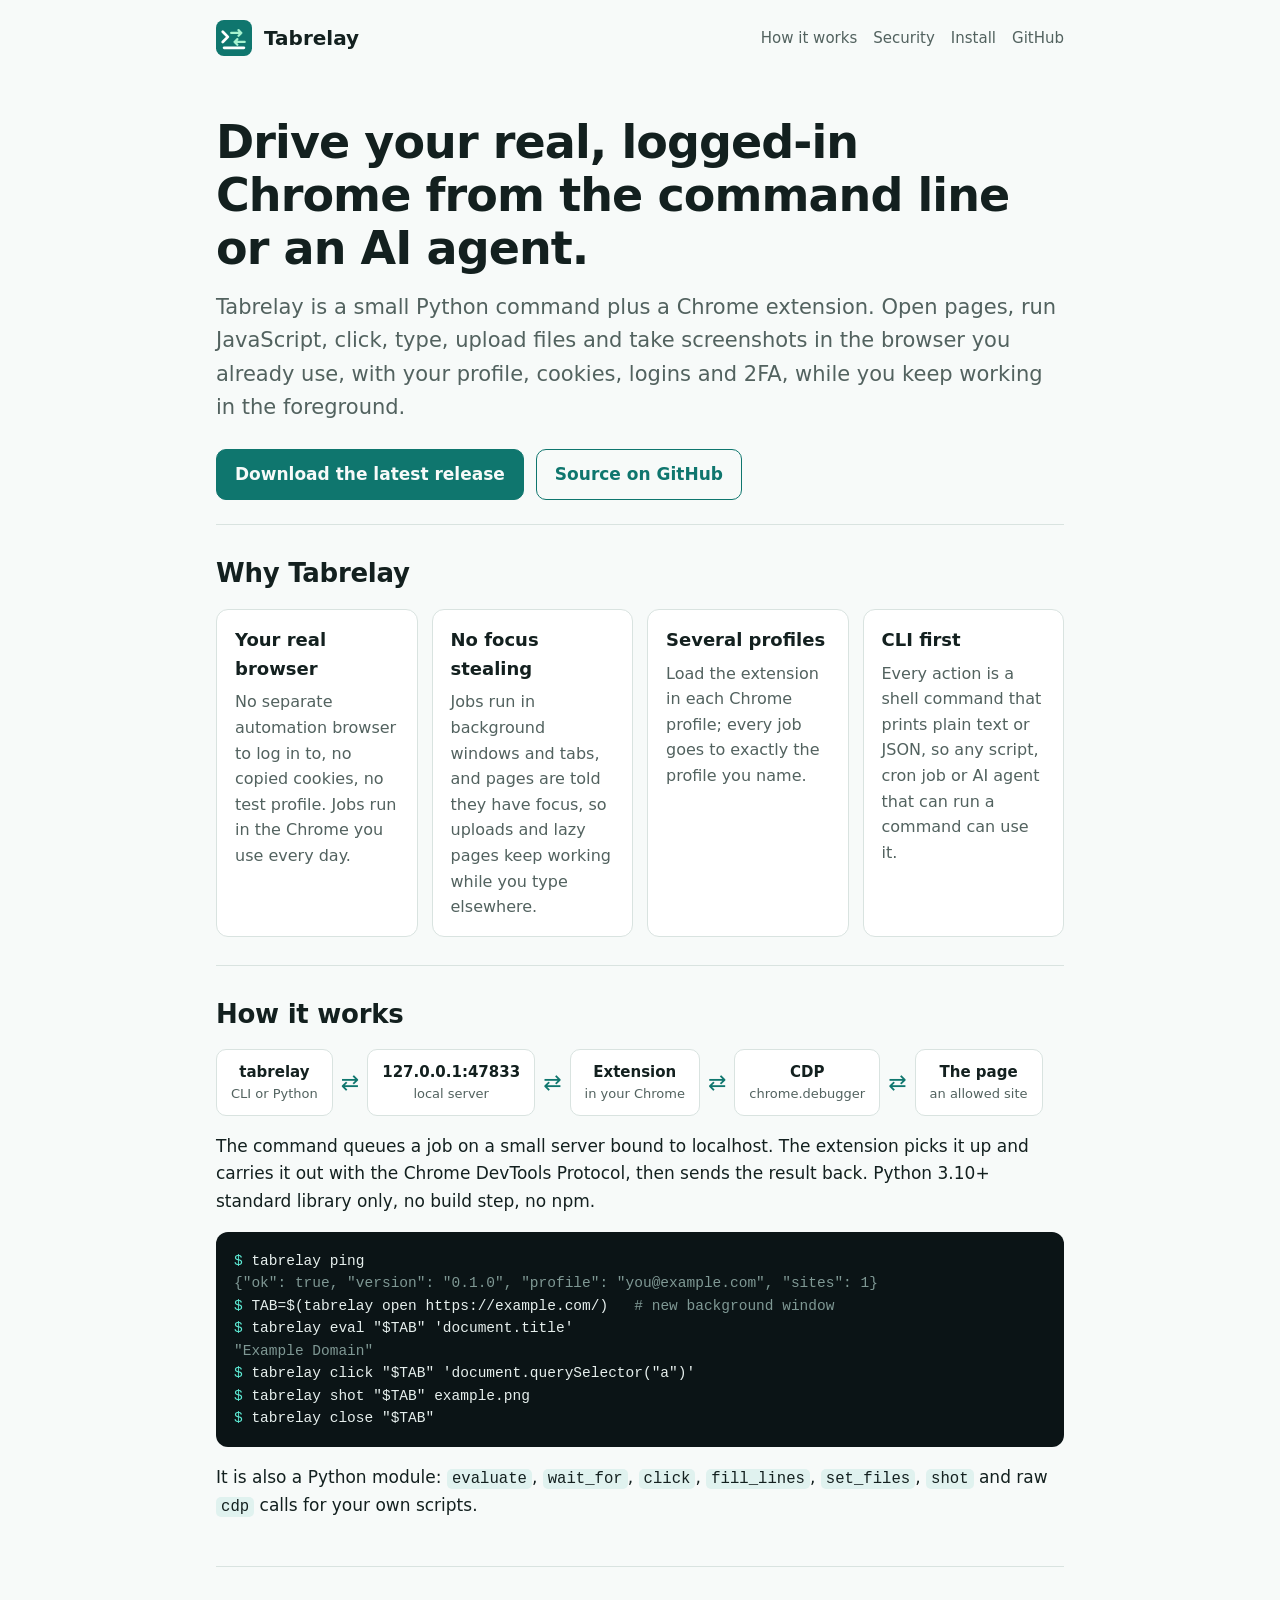
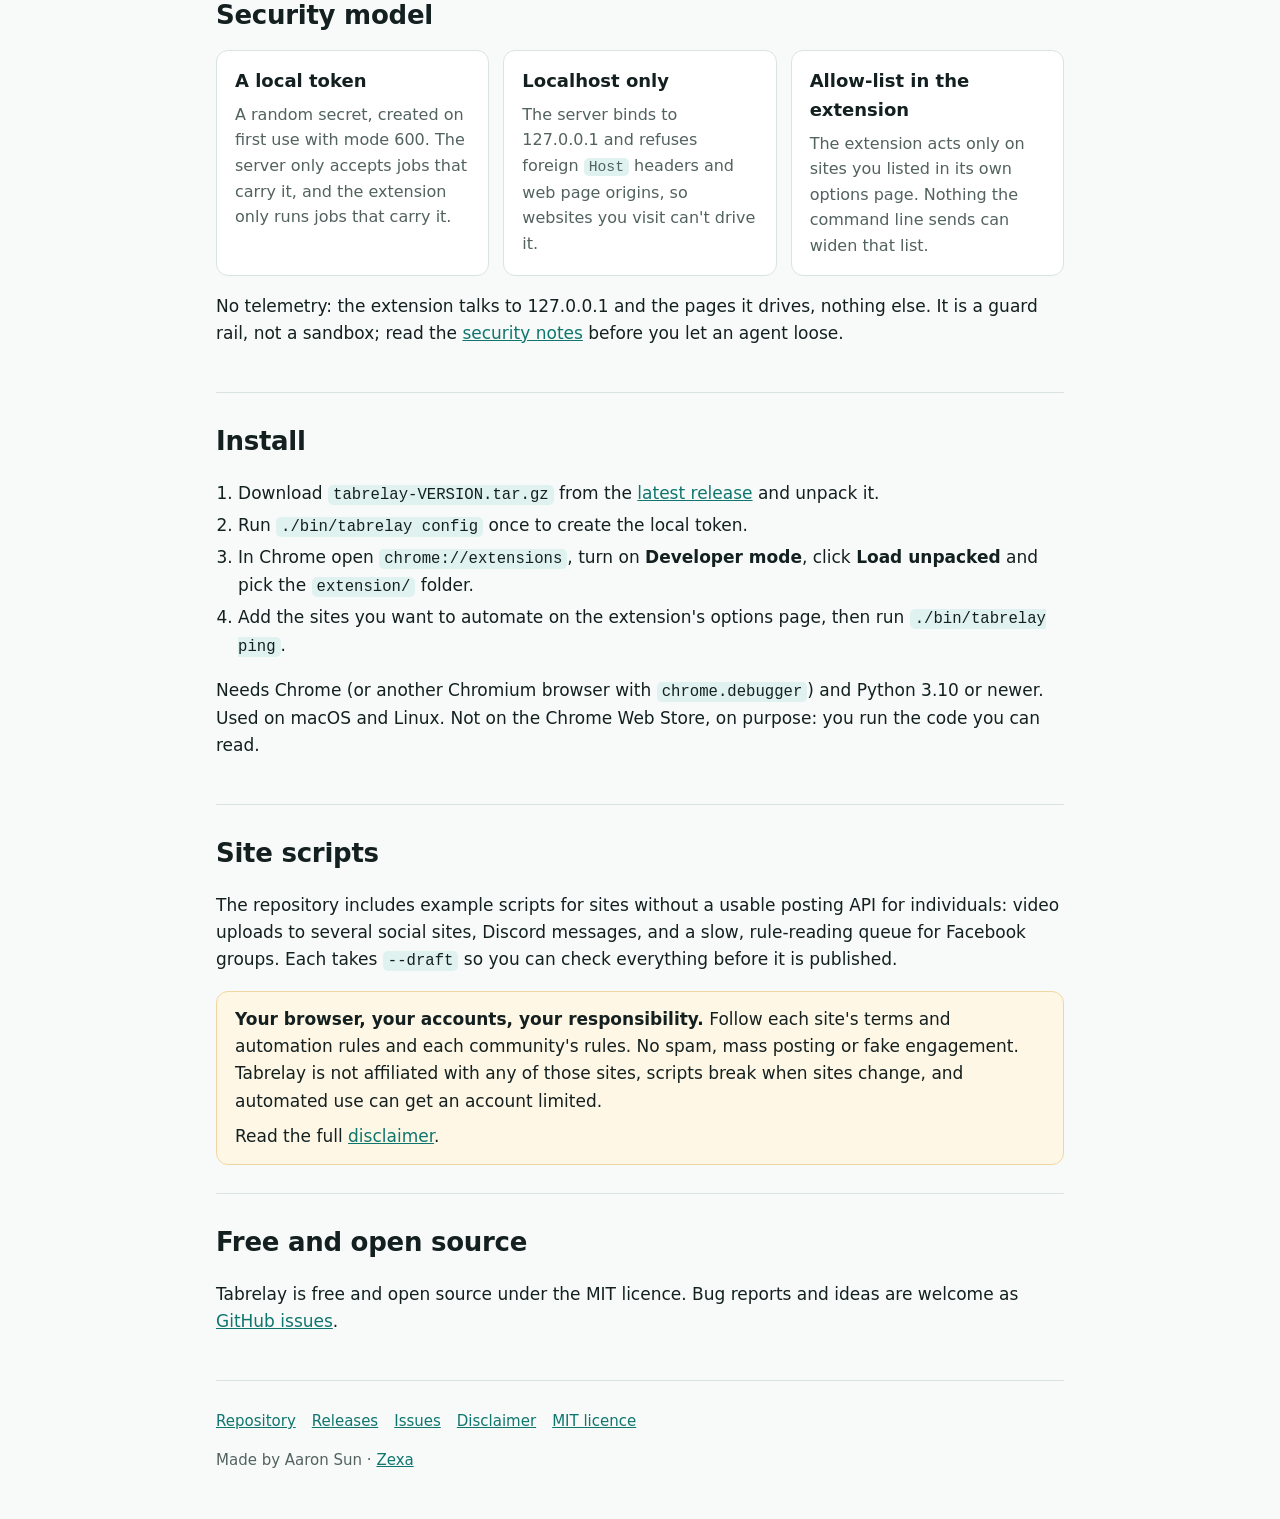
==== site/public/index.html @ 1613a3a4 "Landing page for tabrelay.zexa.se (static, Cloudflare Workers assets)" ====
<!doctype html>
<html lang="en">
<head>
<meta charset="utf-8">
<meta name="viewport" content="width=device-width, initial-scale=1">
<title>Tabrelay: drive your logged-in Chrome from the CLI or an AI agent</title>
<meta name="description" content="Tabrelay lets scripts and AI agents drive your real, logged-in Chrome from the command line, without stealing focus. Free and open source (MIT).">
<link rel="canonical" href="https://tabrelay.zexa.se/">
<link rel="icon" href="/icon.svg" type="image/svg+xml">
<link rel="icon" href="/favicon-32.png" type="image/png" sizes="32x32">
<link rel="apple-touch-icon" href="/apple-touch-icon.png">
<meta name="theme-color" content="#0f766e">
<meta property="og:type" content="website">
<meta property="og:site_name" content="Tabrelay">
<meta property="og:title" content="Tabrelay: drive your logged-in Chrome from the CLI or an AI agent">
<meta property="og:description" content="A Python command plus a Chrome extension: open pages, run JavaScript, click, type and upload in the browser you already use, without stealing focus.">
<meta property="og:url" content="https://tabrelay.zexa.se/">
<meta property="og:image" content="https://tabrelay.zexa.se/og.png">
<meta property="og:image:width" content="1200">
<meta property="og:image:height" content="630">
<meta property="og:image:alt" content="Tabrelay: drive your real, logged-in Chrome from the command line or an AI agent">
<meta name="twitter:card" content="summary_large_image">
<script type="application/ld+json">
{
  "@context": "https://schema.org",
  "@type": "SoftwareApplication",
  "name": "Tabrelay",
  "url": "https://tabrelay.zexa.se/",
  "image": "https://tabrelay.zexa.se/og.png",
  "description": "A Python command-line tool and local server plus a Chrome extension that let scripts and AI agents drive your real, logged-in Chrome through the DevTools Protocol, without stealing focus.",
  "applicationCategory": "DeveloperApplication",
  "operatingSystem": "macOS, Linux",
  "softwareRequirements": "Google Chrome or Chromium, Python 3.10+",
  "keywords": "browser automation, Chrome extension, CLI, AI agent, Chrome DevTools Protocol, chrome.debugger, logged-in browser, no focus stealing",
  "license": "https://opensource.org/licenses/MIT",
  "isAccessibleForFree": true,
  "offers": {"@type": "Offer", "price": "0", "priceCurrency": "USD"},
  "author": {"@type": "Person", "name": "Aaron Sun"},
  "publisher": {"@type": "Organization", "name": "Zexa", "url": "https://zexa.se"},
  "downloadUrl": "https://github.com/aaronsuns/tabrelay/releases/latest",
  "codeRepository": "https://github.com/aaronsuns/tabrelay"
}
</script>
<style>
:root {
  color-scheme: light dark;
  --bg: #f7faf9;
  --surface: #ffffff;
  --text: #13201f;
  --muted: #52625f;
  --border: #d9e3e0;
  --accent: #0f766e;
  --accent-soft: #e0f2ef;
  --term-bg: #0b1416;
  --term-text: #e6efed;
  --term-dim: #7f9894;
  --term-prompt: #5eead4;
  --warn-bg: #fff7e6;
  --warn-border: #f0d7a1;
}
@media (prefers-color-scheme: dark) {
  :root {
    --bg: #0b1214;
    --surface: #111b1e;
    --text: #e6efed;
    --muted: #9db0ac;
    --border: #23353a;
    --accent: #5eead4;
    --accent-soft: #12302d;
    --term-bg: #061012;
    --warn-bg: #2a2214;
    --warn-border: #5a4722;
  }
}
* { box-sizing: border-box; }
html { -webkit-text-size-adjust: 100%; }
body {
  margin: 0;
  background: var(--bg);
  color: var(--text);
  font: 17px/1.6 system-ui, -apple-system, "Segoe UI", Roboto, sans-serif;
}
a { color: var(--accent); }
.wrap { max-width: 880px; margin: 0 auto; padding: 0 16px; }
header.top { display: flex; align-items: center; gap: 12px; padding: 20px 0; }
header.top img { width: 36px; height: 36px; }
header.top .name { font-weight: 700; font-size: 20px; }
header.top nav { margin-left: auto; display: flex; gap: 16px; font-size: 15px; }
header.top nav a { color: var(--muted); text-decoration: none; }
header.top nav a:hover { color: var(--accent); }
.hero { padding: 40px 0 24px; }
h1 { font-size: clamp(30px, 6vw, 46px); line-height: 1.15; margin: 0 0 16px; letter-spacing: -0.02em; }
.lead { font-size: clamp(18px, 2.6vw, 21px); color: var(--muted); margin: 0 0 24px; max-width: 46em; }
.cta { display: flex; flex-wrap: wrap; gap: 12px; }
.btn {
  display: inline-block; padding: 11px 18px; border-radius: 10px; font-weight: 600;
  text-decoration: none; border: 1px solid var(--accent);
}
.btn.primary { background: var(--accent); color: var(--bg); }
.btn.ghost { color: var(--accent); }
section { padding: 28px 0; border-top: 1px solid var(--border); }
h2 { font-size: 26px; margin: 0 0 14px; letter-spacing: -0.01em; }
h3 { font-size: 18px; margin: 0 0 6px; }
.grid { display: grid; grid-template-columns: repeat(auto-fit, minmax(200px, 1fr)); gap: 14px; }
.card { background: var(--surface); border: 1px solid var(--border); border-radius: 12px; padding: 16px 18px; }
.card p { margin: 0; color: var(--muted); font-size: 16px; }
pre, code { font-family: ui-monospace, Menlo, Consolas, monospace; }
code { font-size: 0.92em; background: var(--accent-soft); padding: 1px 5px; border-radius: 5px; }
pre {
  margin: 0; background: var(--term-bg); color: var(--term-text); border-radius: 12px;
  padding: 18px; overflow-x: auto; font-size: 14.5px; line-height: 1.55;
}
pre code { background: none; padding: 0; font-size: inherit; }
.p { color: var(--term-prompt); user-select: none; }
.c { color: var(--term-dim); }
.flow {
  display: flex; flex-wrap: wrap; align-items: center; gap: 8px; margin: 6px 0 14px;
}
.flow .node {
  background: var(--surface); border: 1px solid var(--border); border-radius: 10px;
  padding: 10px 14px; text-align: center; font-weight: 600; font-size: 15px;
}
.flow .node small { display: block; font-weight: 400; color: var(--muted); font-size: 13px; }
.flow .arrow { color: var(--accent); font-size: 22px; line-height: 1; }
@media (max-width: 620px) {
  .flow { flex-direction: column; align-items: stretch; }
  .flow .arrow { text-align: center; transform: rotate(90deg); }
  header.top nav { display: none; }
}
ol, ul { padding-left: 1.3em; }
li { margin: 4px 0; }
.note { background: var(--warn-bg); border: 1px solid var(--warn-border); border-radius: 12px; padding: 14px 18px; }
.note p { margin: 0 0 8px; }
.note p:last-child { margin: 0; }
footer { border-top: 1px solid var(--border); padding: 28px 0 40px; color: var(--muted); font-size: 15px; }
footer .links { display: flex; flex-wrap: wrap; gap: 16px; margin-bottom: 10px; }
</style>
</head>
<body>
<div class="wrap">
  <header class="top">
    <img src="icon.svg" alt="" width="36" height="36">
    <span class="name">Tabrelay</span>
    <nav aria-label="Sections">
      <a href="#how">How it works</a>
      <a href="#security">Security</a>
      <a href="#install">Install</a>
      <a href="https://github.com/aaronsuns/tabrelay">GitHub</a>
    </nav>
  </header>

  <main>
    <div class="hero">
      <h1>Drive your real, logged-in Chrome from the command line or an AI agent.</h1>
      <p class="lead">Tabrelay is a small Python command plus a Chrome extension. Open pages, run JavaScript,
        click, type, upload files and take screenshots in the browser you already use, with your profile,
        cookies, logins and 2FA, while you keep working in the foreground.</p>
      <div class="cta">
        <a class="btn primary" href="https://github.com/aaronsuns/tabrelay/releases/latest">Download the latest release</a>
        <a class="btn ghost" href="https://github.com/aaronsuns/tabrelay">Source on GitHub</a>
      </div>
    </div>

    <section aria-labelledby="why">
      <h2 id="why">Why Tabrelay</h2>
      <div class="grid">
        <div class="card"><h3>Your real browser</h3><p>No separate automation browser to log in to, no copied cookies, no test profile. Jobs run in the Chrome you use every day.</p></div>
        <div class="card"><h3>No focus stealing</h3><p>Jobs run in background windows and tabs, and pages are told they have focus, so uploads and lazy pages keep working while you type elsewhere.</p></div>
        <div class="card"><h3>Several profiles</h3><p>Load the extension in each Chrome profile; every job goes to exactly the profile you name.</p></div>
        <div class="card"><h3>CLI first</h3><p>Every action is a shell command that prints plain text or JSON, so any script, cron job or AI agent that can run a command can use it.</p></div>
      </div>
    </section>

    <section id="how" aria-labelledby="how-h">
      <h2 id="how-h">How it works</h2>
      <div class="flow" role="img" aria-label="The tabrelay command talks to a local server on localhost, the Chrome extension picks up jobs from it and runs them on the page through the Chrome DevTools Protocol">
        <div class="node">tabrelay<small>CLI or Python</small></div>
        <span class="arrow" aria-hidden="true">⇄</span>
        <div class="node">127.0.0.1:47833<small>local server</small></div>
        <span class="arrow" aria-hidden="true">⇄</span>
        <div class="node">Extension<small>in your Chrome</small></div>
        <span class="arrow" aria-hidden="true">⇄</span>
        <div class="node">CDP<small>chrome.debugger</small></div>
        <span class="arrow" aria-hidden="true">⇄</span>
        <div class="node">The page<small>an allowed site</small></div>
      </div>
      <p>The command queues a job on a small server bound to localhost. The extension picks it up and carries it
        out with the Chrome DevTools Protocol, then sends the result back. Python 3.10+ standard library only,
        no build step, no npm.</p>
      <pre><code><span class="p">$ </span>tabrelay ping
<span class="c">{"ok": true, "version": "0.1.0", "profile": "you@example.com", "sites": 1}</span>
<span class="p">$ </span>TAB=$(tabrelay open https://example.com/)   <span class="c"># new background window</span>
<span class="p">$ </span>tabrelay eval "$TAB" 'document.title'
<span class="c">"Example Domain"</span>
<span class="p">$ </span>tabrelay click "$TAB" 'document.querySelector("a")'
<span class="p">$ </span>tabrelay shot "$TAB" example.png
<span class="p">$ </span>tabrelay close "$TAB"</code></pre>
      <p>It is also a Python module: <code>evaluate</code>, <code>wait_for</code>, <code>click</code>,
        <code>fill_lines</code>, <code>set_files</code>, <code>shot</code> and raw <code>cdp</code> calls for
        your own scripts.</p>
    </section>

    <section id="security" aria-labelledby="security-h">
      <h2 id="security-h">Security model</h2>
      <div class="grid">
        <div class="card"><h3>A local token</h3><p>A random secret, created on first use with mode 600. The server only accepts jobs that carry it, and the extension only runs jobs that carry it.</p></div>
        <div class="card"><h3>Localhost only</h3><p>The server binds to 127.0.0.1 and refuses foreign <code>Host</code> headers and web page origins, so websites you visit can't drive it.</p></div>
        <div class="card"><h3>Allow-list in the extension</h3><p>The extension acts only on sites you listed in its own options page. Nothing the command line sends can widen that list.</p></div>
      </div>
      <p>No telemetry: the extension talks to 127.0.0.1 and the pages it drives, nothing else. It is a guard
        rail, not a sandbox; read the <a href="https://github.com/aaronsuns/tabrelay#security">security notes</a>
        before you let an agent loose.</p>
    </section>

    <section id="install" aria-labelledby="install-h">
      <h2 id="install-h">Install</h2>
      <ol>
        <li>Download <code>tabrelay-VERSION.tar.gz</code> from the
          <a href="https://github.com/aaronsuns/tabrelay/releases/latest">latest release</a> and unpack it.</li>
        <li>Run <code>./bin/tabrelay config</code> once to create the local token.</li>
        <li>In Chrome open <code>chrome://extensions</code>, turn on <strong>Developer mode</strong>, click
          <strong>Load unpacked</strong> and pick the <code>extension/</code> folder.</li>
        <li>Add the sites you want to automate on the extension's options page, then run
          <code>./bin/tabrelay ping</code>.</li>
      </ol>
      <p>Needs Chrome (or another Chromium browser with <code>chrome.debugger</code>) and Python 3.10 or newer.
        Used on macOS and Linux. Not on the Chrome Web Store, on purpose: you run the code you can read.</p>
    </section>

    <section aria-labelledby="sites-h">
      <h2 id="sites-h">Site scripts</h2>
      <p>The repository includes example scripts for sites without a usable posting API for individuals:
        video uploads to several social sites, Discord messages, and a slow, rule-reading queue for Facebook
        groups. Each takes <code>--draft</code> so you can check everything before it is published.</p>
      <div class="note">
        <p><strong>Your browser, your accounts, your responsibility.</strong> Follow each site's terms and automation
          rules and each community's rules. No spam, mass posting or fake engagement. Tabrelay is not affiliated
          with any of those sites, scripts break when sites change, and automated use can get an account limited.</p>
        <p>Read the full <a href="https://github.com/aaronsuns/tabrelay/blob/main/DISCLAIMER.md">disclaimer</a>.</p>
      </div>
    </section>

    <section aria-labelledby="oss-h">
      <h2 id="oss-h">Free and open source</h2>
      <p>Tabrelay is free and open source under the MIT licence. Bug reports and ideas are welcome as
        <a href="https://github.com/aaronsuns/tabrelay/issues">GitHub issues</a>.</p>
    </section>
  </main>

  <footer>
    <div class="links">
      <a href="https://github.com/aaronsuns/tabrelay">Repository</a>
      <a href="https://github.com/aaronsuns/tabrelay/releases">Releases</a>
      <a href="https://github.com/aaronsuns/tabrelay/issues">Issues</a>
      <a href="https://github.com/aaronsuns/tabrelay/blob/main/DISCLAIMER.md">Disclaimer</a>
      <a href="https://github.com/aaronsuns/tabrelay/blob/main/LICENSE">MIT licence</a>
    </div>
    <p>Made by Aaron Sun · <a href="https://zexa.se">Zexa</a></p>
  </footer>
</div>
</body>
</html>
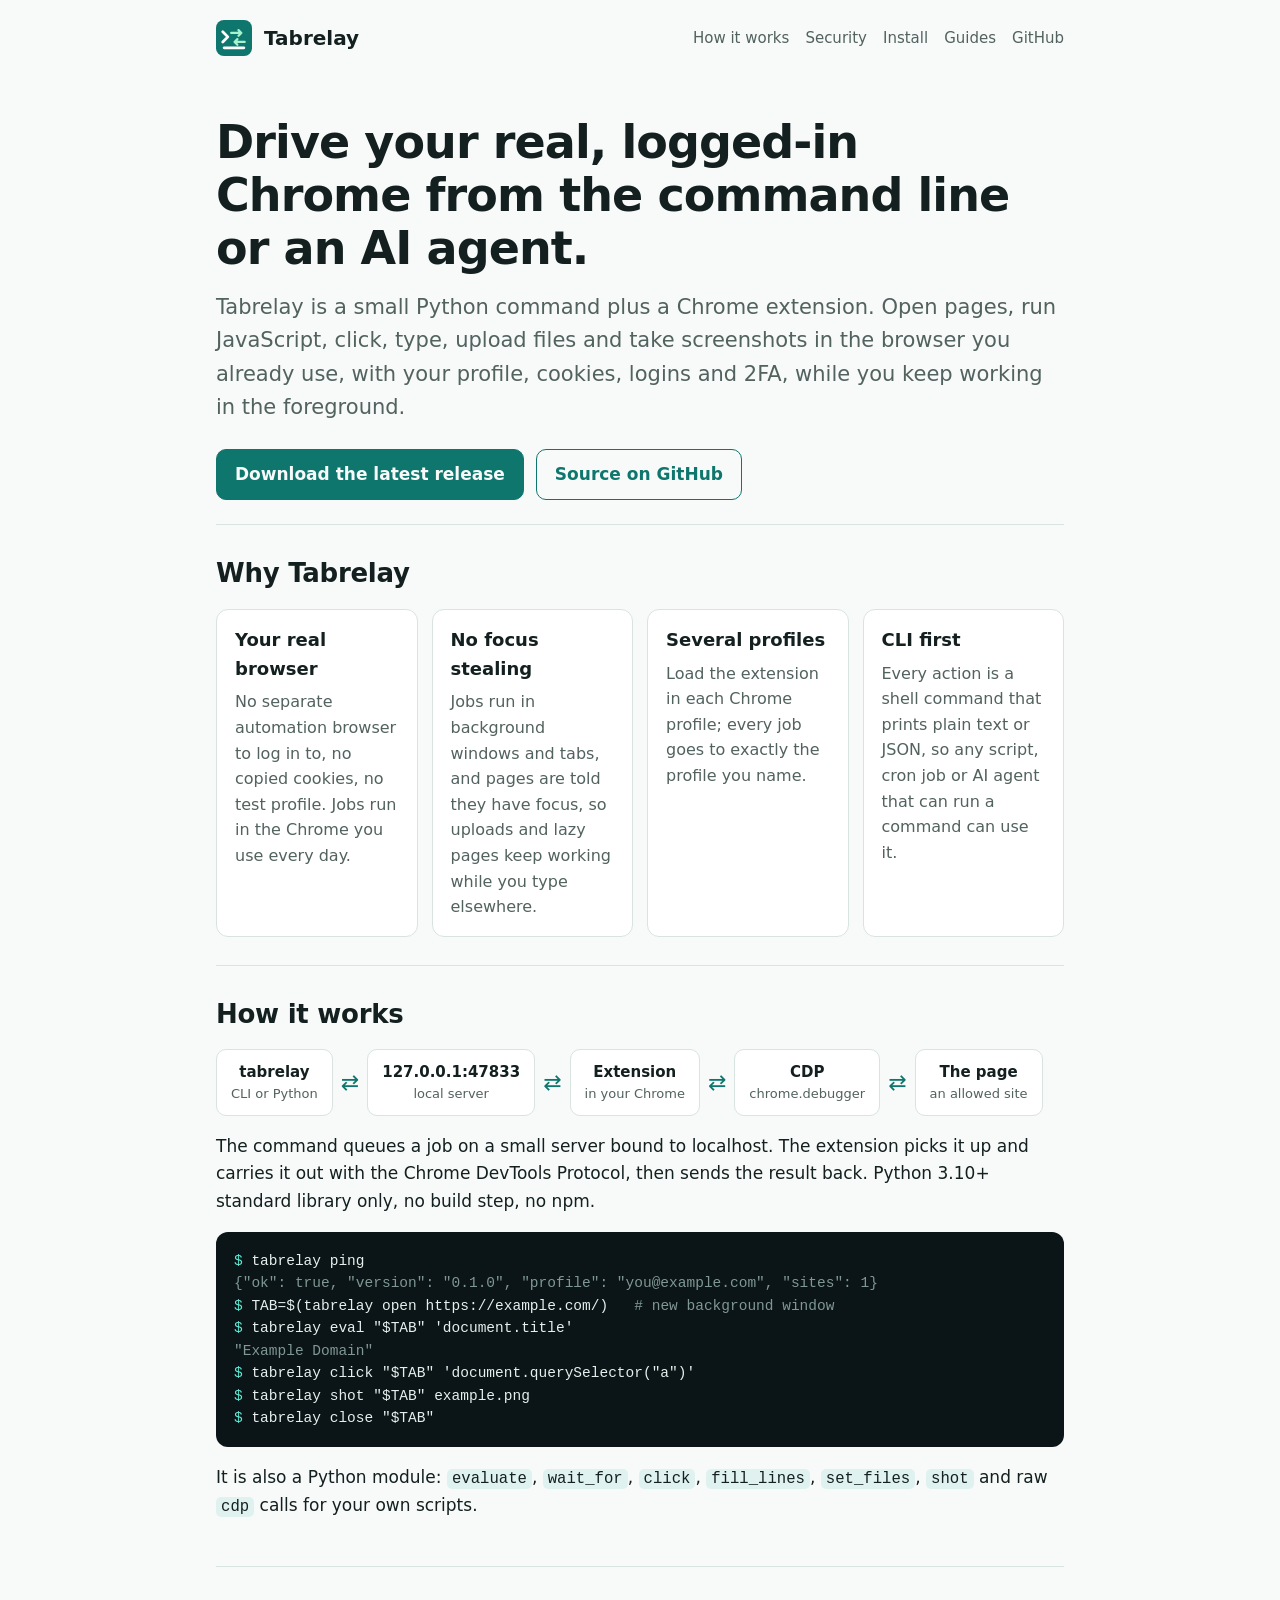
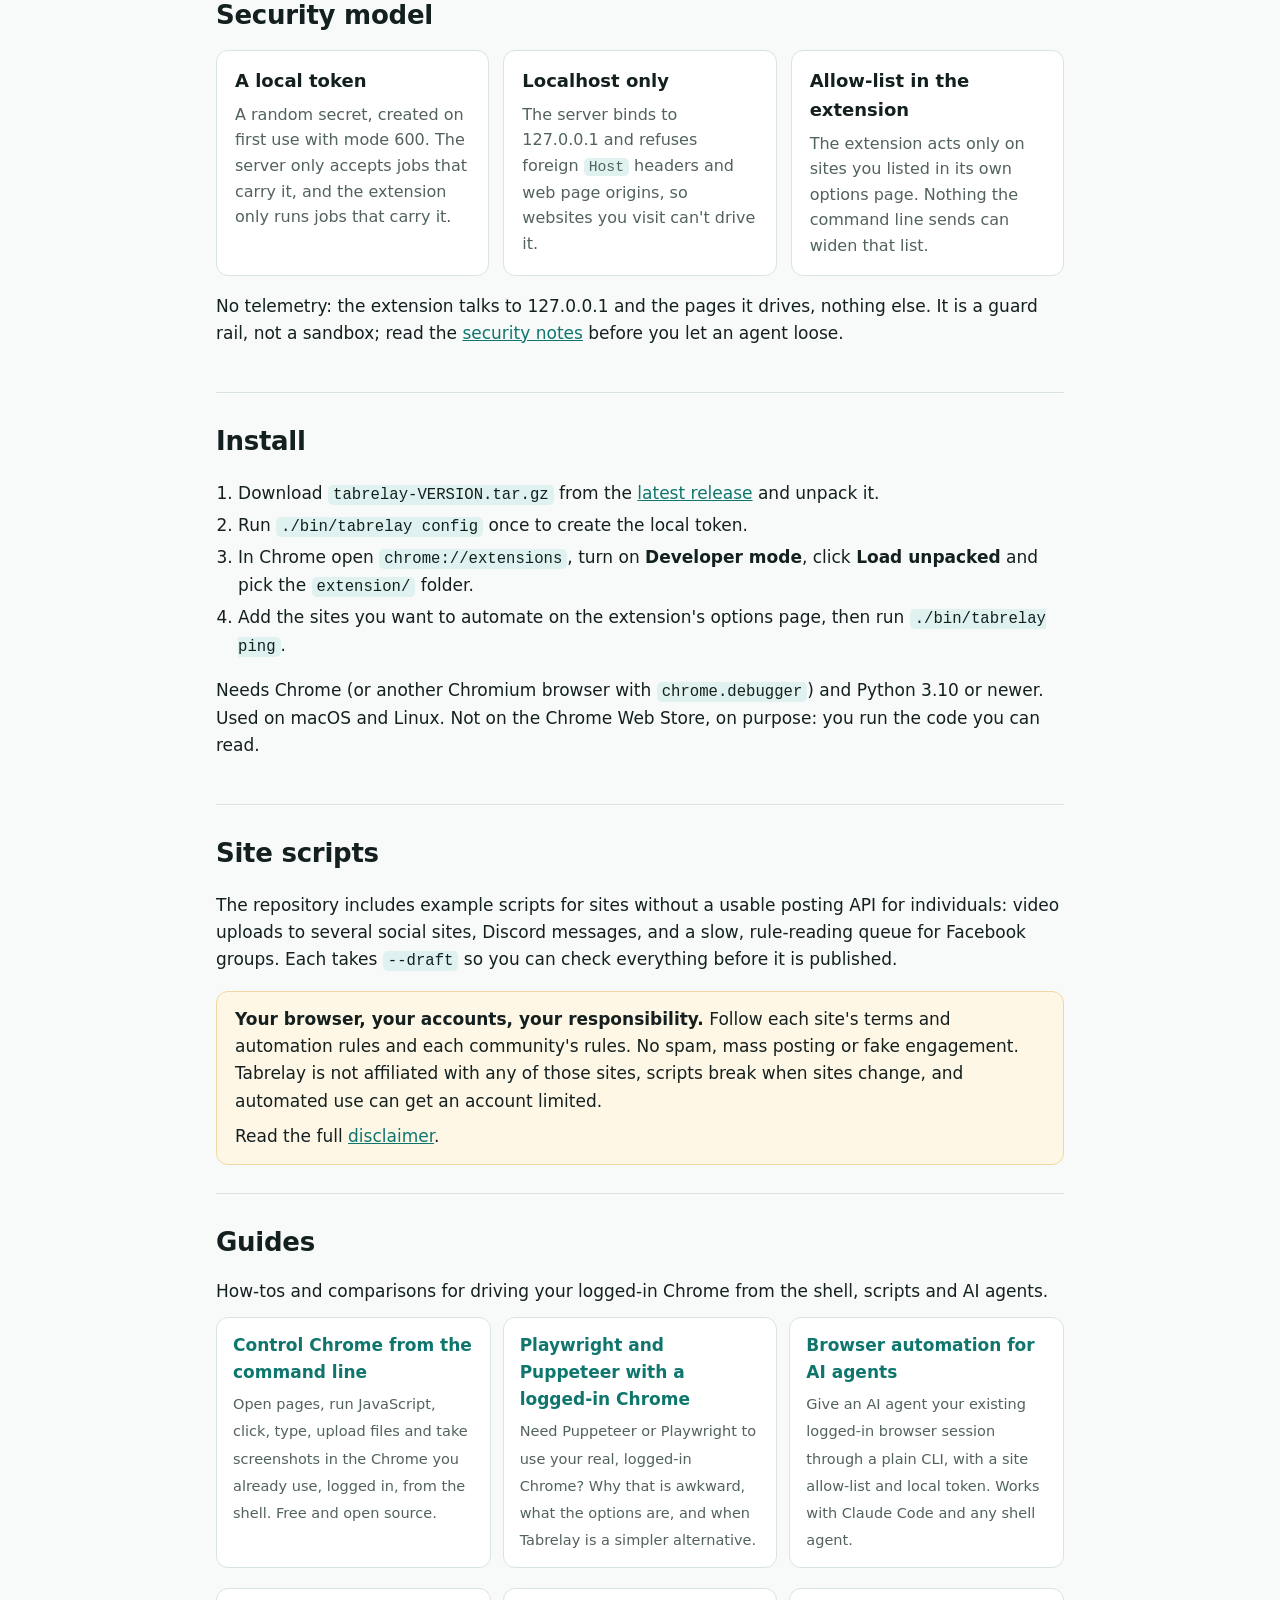
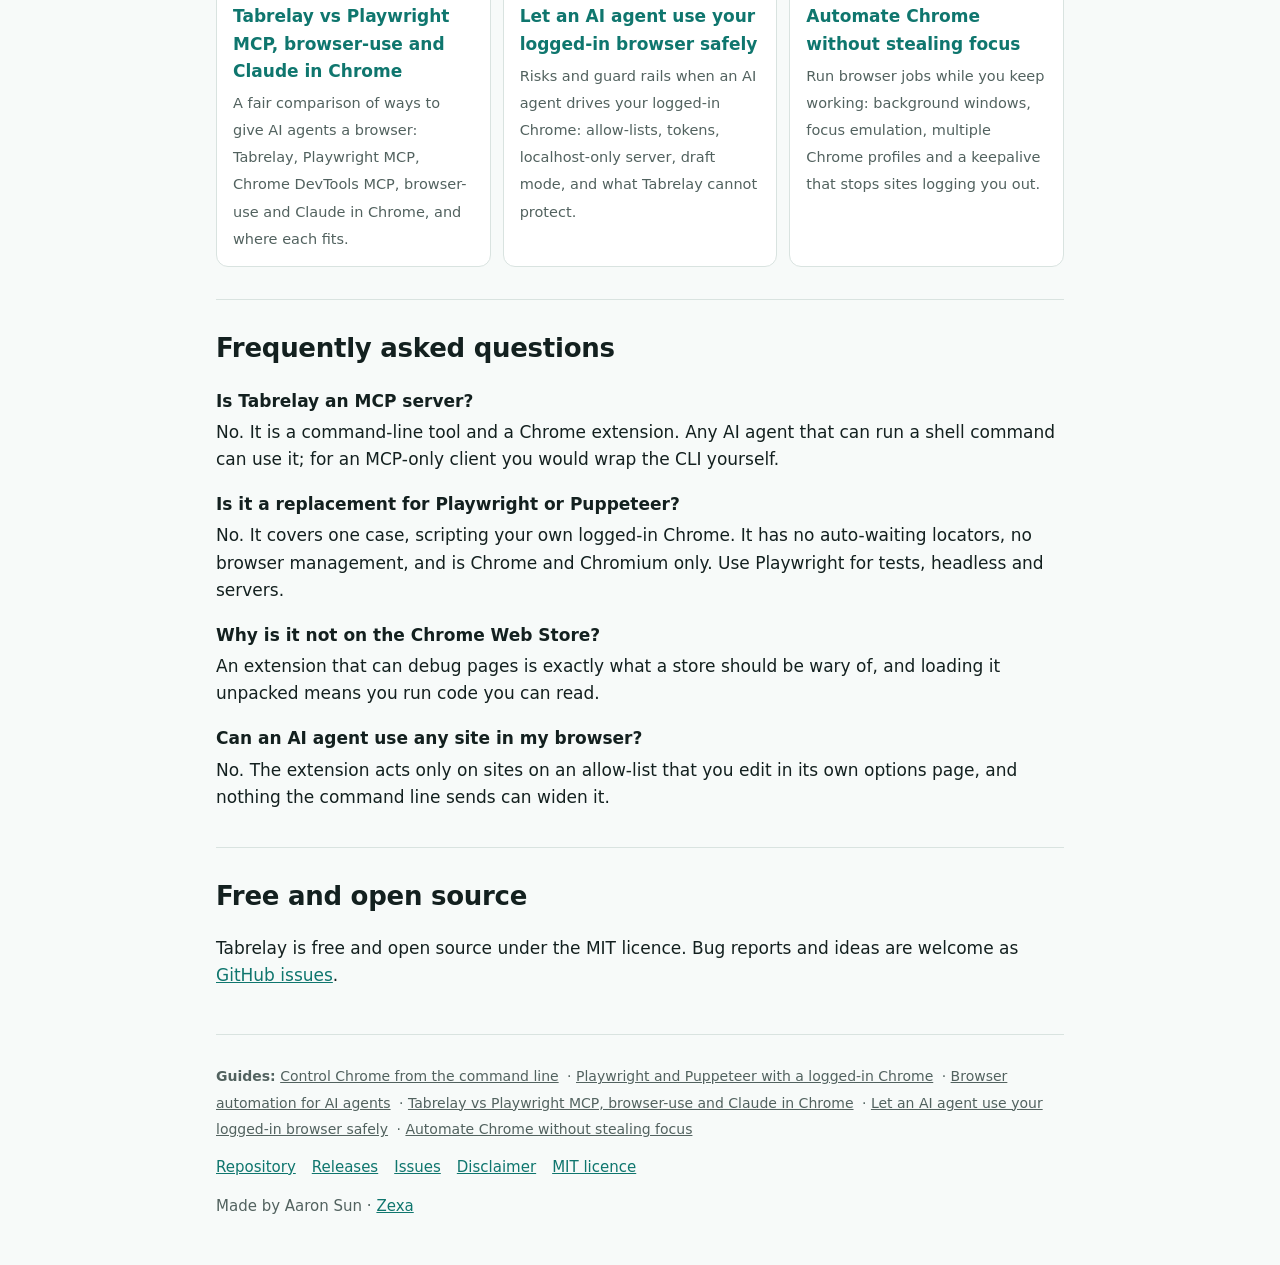
==== commit df1920b0: "SEO: guide pages, home page guides and FAQ, keyword-rich README, sitemap" ====
--- a/site/public/index.html
+++ b/site/public/index.html
@@ -3,8 +3,8 @@
 <head>
 <meta charset="utf-8">
 <meta name="viewport" content="width=device-width, initial-scale=1">
-<title>Tabrelay: drive your logged-in Chrome from the CLI or an AI agent</title>
-<meta name="description" content="Tabrelay lets scripts and AI agents drive your real, logged-in Chrome from the command line, without stealing focus. Free and open source (MIT).">
+<title>Tabrelay: control your logged-in Chrome from the CLI or an AI agent</title>
+<meta name="description" content="Tabrelay lets scripts and AI agents drive your real, logged-in Chrome from the command line, without stealing focus. Works with any shell-capable agent.">
 <link rel="canonical" href="https://tabrelay.zexa.se/">
 <link rel="icon" href="/icon.svg" type="image/svg+xml">
 <link rel="icon" href="/favicon-32.png" type="image/png" sizes="32x32">
@@ -12,8 +12,8 @@
 <meta name="theme-color" content="#0f766e">
 <meta property="og:type" content="website">
 <meta property="og:site_name" content="Tabrelay">
-<meta property="og:title" content="Tabrelay: drive your logged-in Chrome from the CLI or an AI agent">
-<meta property="og:description" content="A Python command plus a Chrome extension: open pages, run JavaScript, click, type and upload in the browser you already use, without stealing focus.">
+<meta property="og:title" content="Tabrelay: control your logged-in Chrome from the CLI or an AI agent">
+<meta property="og:description" content="Drive your real, logged-in Chrome from the command line or an AI agent, without stealing focus. Free and open source (MIT).">
 <meta property="og:url" content="https://tabrelay.zexa.se/">
 <meta property="og:image" content="https://tabrelay.zexa.se/og.png">
 <meta property="og:image:width" content="1200">
@@ -41,6 +41,46 @@
   "codeRepository": "https://github.com/aaronsuns/tabrelay"
 }
 </script>
+<script type="application/ld+json">
+{
+ "@context": "https://schema.org",
+ "@type": "FAQPage",
+ "mainEntity": [
+  {
+   "@type": "Question",
+   "name": "Is Tabrelay an MCP server?",
+   "acceptedAnswer": {
+    "@type": "Answer",
+    "text": "No. It is a command-line tool and a Chrome extension. Any AI agent that can run a shell command can use it; for an MCP-only client you would wrap the CLI yourself."
+   }
+  },
+  {
+   "@type": "Question",
+   "name": "Is it a replacement for Playwright or Puppeteer?",
+   "acceptedAnswer": {
+    "@type": "Answer",
+    "text": "No. It covers one case, scripting your own logged-in Chrome. It has no auto-waiting locators, no browser management, and is Chrome and Chromium only. Use Playwright for tests, headless and servers."
+   }
+  },
+  {
+   "@type": "Question",
+   "name": "Why is it not on the Chrome Web Store?",
+   "acceptedAnswer": {
+    "@type": "Answer",
+    "text": "An extension that can debug pages is exactly what a store should be wary of, and loading it unpacked means you run code you can read."
+   }
+  },
+  {
+   "@type": "Question",
+   "name": "Can an AI agent use any site in my browser?",
+   "acceptedAnswer": {
+    "@type": "Answer",
+    "text": "No. The extension acts only on sites on an allow-list that you edit in its own options page, and nothing the command line sends can widen it."
+   }
+  }
+ ]
+}
+</script>
 <style>
 :root {
   color-scheme: light dark;
@@ -134,6 +174,17 @@
 .note p:last-child { margin: 0; }
 footer { border-top: 1px solid var(--border); padding: 28px 0 40px; color: var(--muted); font-size: 15px; }
 footer .links { display: flex; flex-wrap: wrap; gap: 16px; margin-bottom: 10px; }
+
+.guides h3 { margin: 18px 0 4px; font-size: 17px; }
+.guides p { margin: 0 0 8px; }
+.guide-list { list-style: none; padding: 0; margin: 0; display: grid; gap: 12px; grid-template-columns: repeat(auto-fit, minmax(260px, 1fr)); }
+.guide-list a { display: block; height: 100%; padding: 14px 16px; border: 1px solid var(--border); border-radius: 12px; background: var(--surface); color: inherit; text-decoration: none; }
+.guide-list a:hover { border-color: var(--accent); }
+.guide-list b { display: block; margin-bottom: 4px; color: var(--accent); }
+.guide-list span { color: var(--muted); font-size: 14.5px; }
+
+.footguides { flex-basis: 100%; font-size: 14px; line-height: 1.9; margin: 0 0 12px; }
+.footguides a { color: inherit; margin-right: 4px; }
 </style>
 </head>
 <body>
@@ -145,6 +196,7 @@
       <a href="#how">How it works</a>
       <a href="#security">Security</a>
       <a href="#install">Install</a>
+      <a href="#guides">Guides</a>
       <a href="https://github.com/aaronsuns/tabrelay">GitHub</a>
     </nav>
   </header>
@@ -240,7 +292,36 @@
       </div>
     </section>
 
-    <section aria-labelledby="oss-h">
+    <section id="guides" class="guides">
+  <div class="">
+    <h2>Guides</h2>
+    <p class="">How-tos and comparisons for driving your logged-in Chrome from the shell, scripts and AI agents.</p>
+    <ul class="guide-list">
+      <li><a href="/control-chrome-from-command-line"><b>Control Chrome from the command line</b><span>Open pages, run JavaScript, click, type, upload files and take screenshots in the Chrome you already use, logged in, from the shell. Free and open source.</span></a></li>
+      <li><a href="/puppeteer-playwright-alternative-logged-in-chrome"><b>Playwright and Puppeteer with a logged-in Chrome</b><span>Need Puppeteer or Playwright to use your real, logged-in Chrome? Why that is awkward, what the options are, and when Tabrelay is a simpler alternative.</span></a></li>
+      <li><a href="/browser-automation-for-ai-agents"><b>Browser automation for AI agents</b><span>Give an AI agent your existing logged-in browser session through a plain CLI, with a site allow-list and local token. Works with Claude Code and any shell agent.</span></a></li>
+      <li><a href="/tabrelay-vs-playwright-mcp-browser-use-claude-in-chrome"><b>Tabrelay vs Playwright MCP, browser-use and Claude in Chrome</b><span>A fair comparison of ways to give AI agents a browser: Tabrelay, Playwright MCP, Chrome DevTools MCP, browser-use and Claude in Chrome, and where each fits.</span></a></li>
+      <li><a href="/let-ai-agent-use-logged-in-browser-safely"><b>Let an AI agent use your logged-in browser safely</b><span>Risks and guard rails when an AI agent drives your logged-in Chrome: allow-lists, tokens, localhost-only server, draft mode, and what Tabrelay cannot protect.</span></a></li>
+      <li><a href="/automate-chrome-without-stealing-focus"><b>Automate Chrome without stealing focus</b><span>Run browser jobs while you keep working: background windows, focus emulation, multiple Chrome profiles and a keepalive that stops sites logging you out.</span></a></li>
+    </ul>
+  </div>
+</section>
+
+<section id="faq" class="guides">
+  <div class="">
+    <h2>Frequently asked questions</h2>
+      <h3>Is Tabrelay an MCP server?</h3>
+      <p>No. It is a command-line tool and a Chrome extension. Any AI agent that can run a shell command can use it; for an MCP-only client you would wrap the CLI yourself.</p>
+      <h3>Is it a replacement for Playwright or Puppeteer?</h3>
+      <p>No. It covers one case, scripting your own logged-in Chrome. It has no auto-waiting locators, no browser management, and is Chrome and Chromium only. Use Playwright for tests, headless and servers.</p>
+      <h3>Why is it not on the Chrome Web Store?</h3>
+      <p>An extension that can debug pages is exactly what a store should be wary of, and loading it unpacked means you run code you can read.</p>
+      <h3>Can an AI agent use any site in my browser?</h3>
+      <p>No. The extension acts only on sites on an allow-list that you edit in its own options page, and nothing the command line sends can widen it.</p>
+  </div>
+</section>
+
+<section aria-labelledby="oss-h">
       <h2 id="oss-h">Free and open source</h2>
       <p>Tabrelay is free and open source under the MIT licence. Bug reports and ideas are welcome as
         <a href="https://github.com/aaronsuns/tabrelay/issues">GitHub issues</a>.</p>
@@ -248,7 +329,8 @@
   </main>
 
   <footer>
-    <div class="links">
+    <nav aria-label="Guides" class="footguides"><strong>Guides:</strong> <a href="/control-chrome-from-command-line">Control Chrome from the command line</a> · <a href="/puppeteer-playwright-alternative-logged-in-chrome">Playwright and Puppeteer with a logged-in Chrome</a> · <a href="/browser-automation-for-ai-agents">Browser automation for AI agents</a> · <a href="/tabrelay-vs-playwright-mcp-browser-use-claude-in-chrome">Tabrelay vs Playwright MCP, browser-use and Claude in Chrome</a> · <a href="/let-ai-agent-use-logged-in-browser-safely">Let an AI agent use your logged-in browser safely</a> · <a href="/automate-chrome-without-stealing-focus">Automate Chrome without stealing focus</a></nav>
+<div class="links">
       <a href="https://github.com/aaronsuns/tabrelay">Repository</a>
       <a href="https://github.com/aaronsuns/tabrelay/releases">Releases</a>
       <a href="https://github.com/aaronsuns/tabrelay/issues">Issues</a>
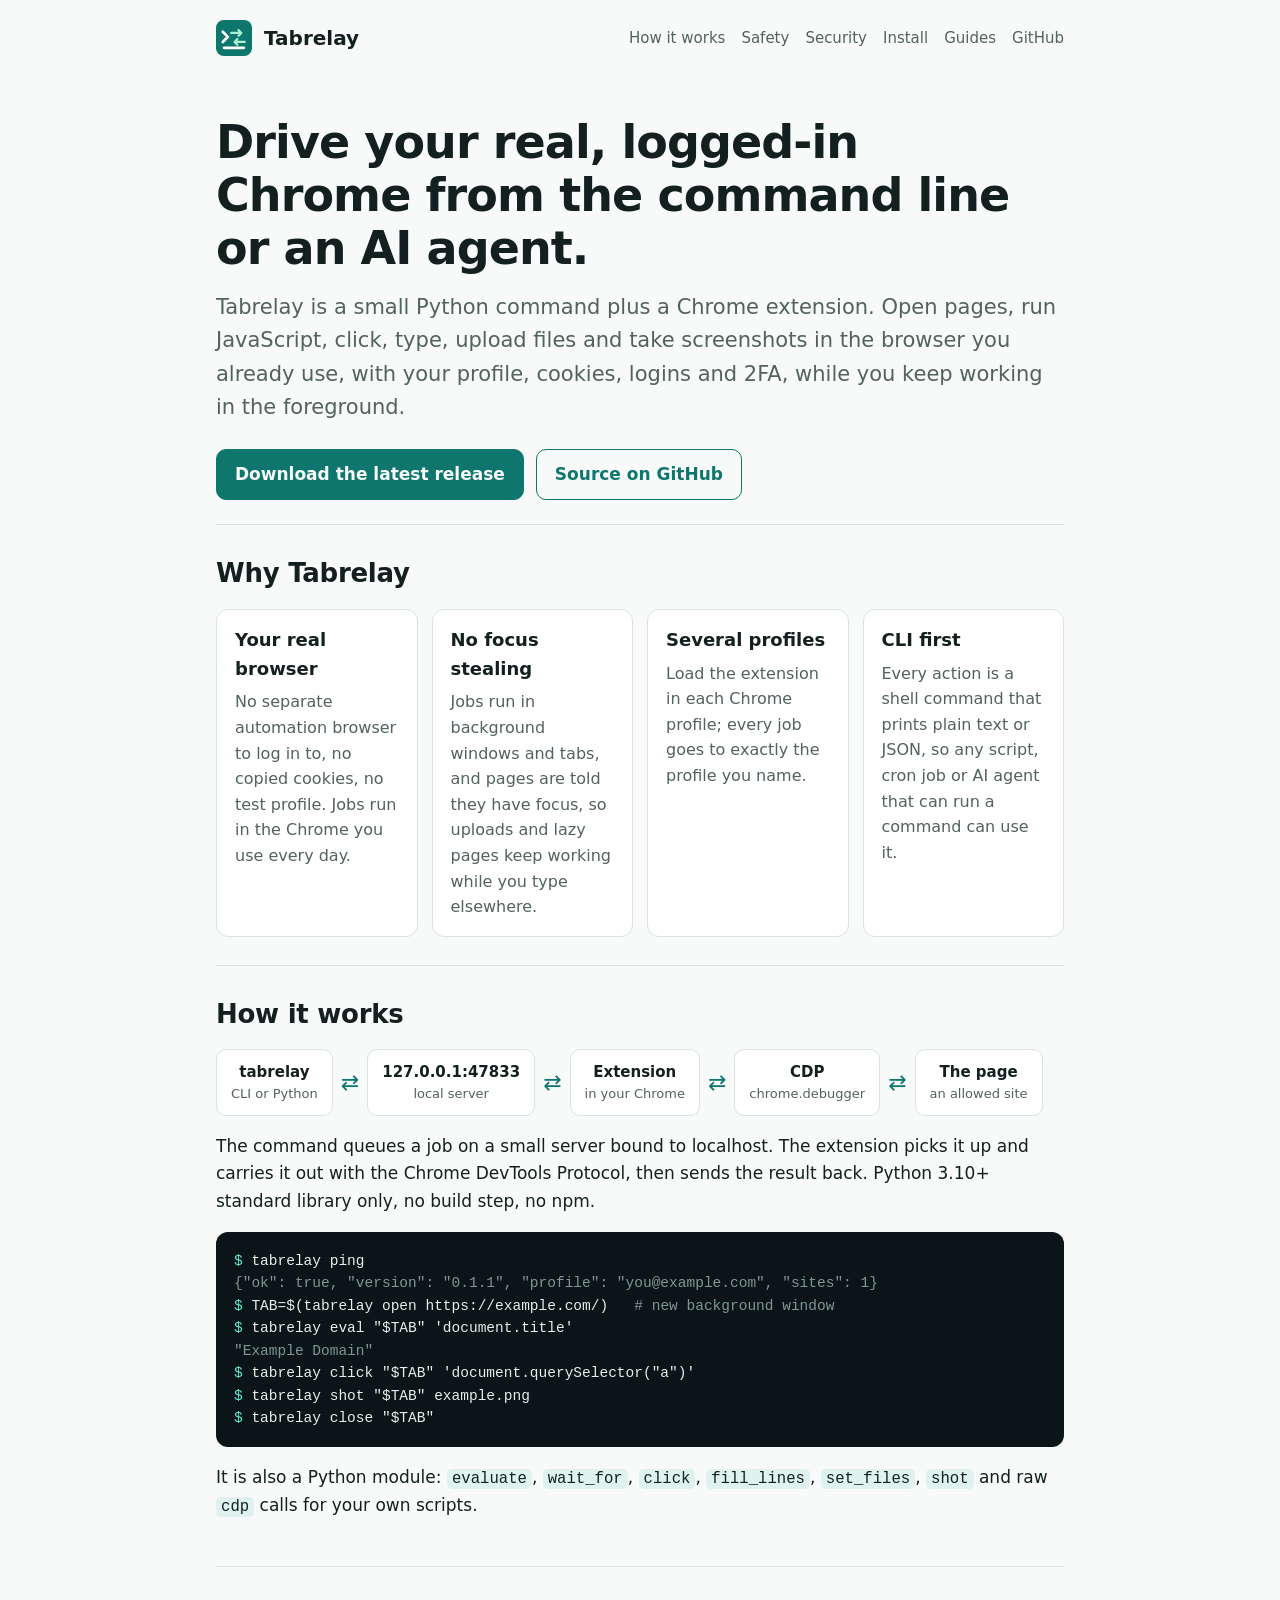
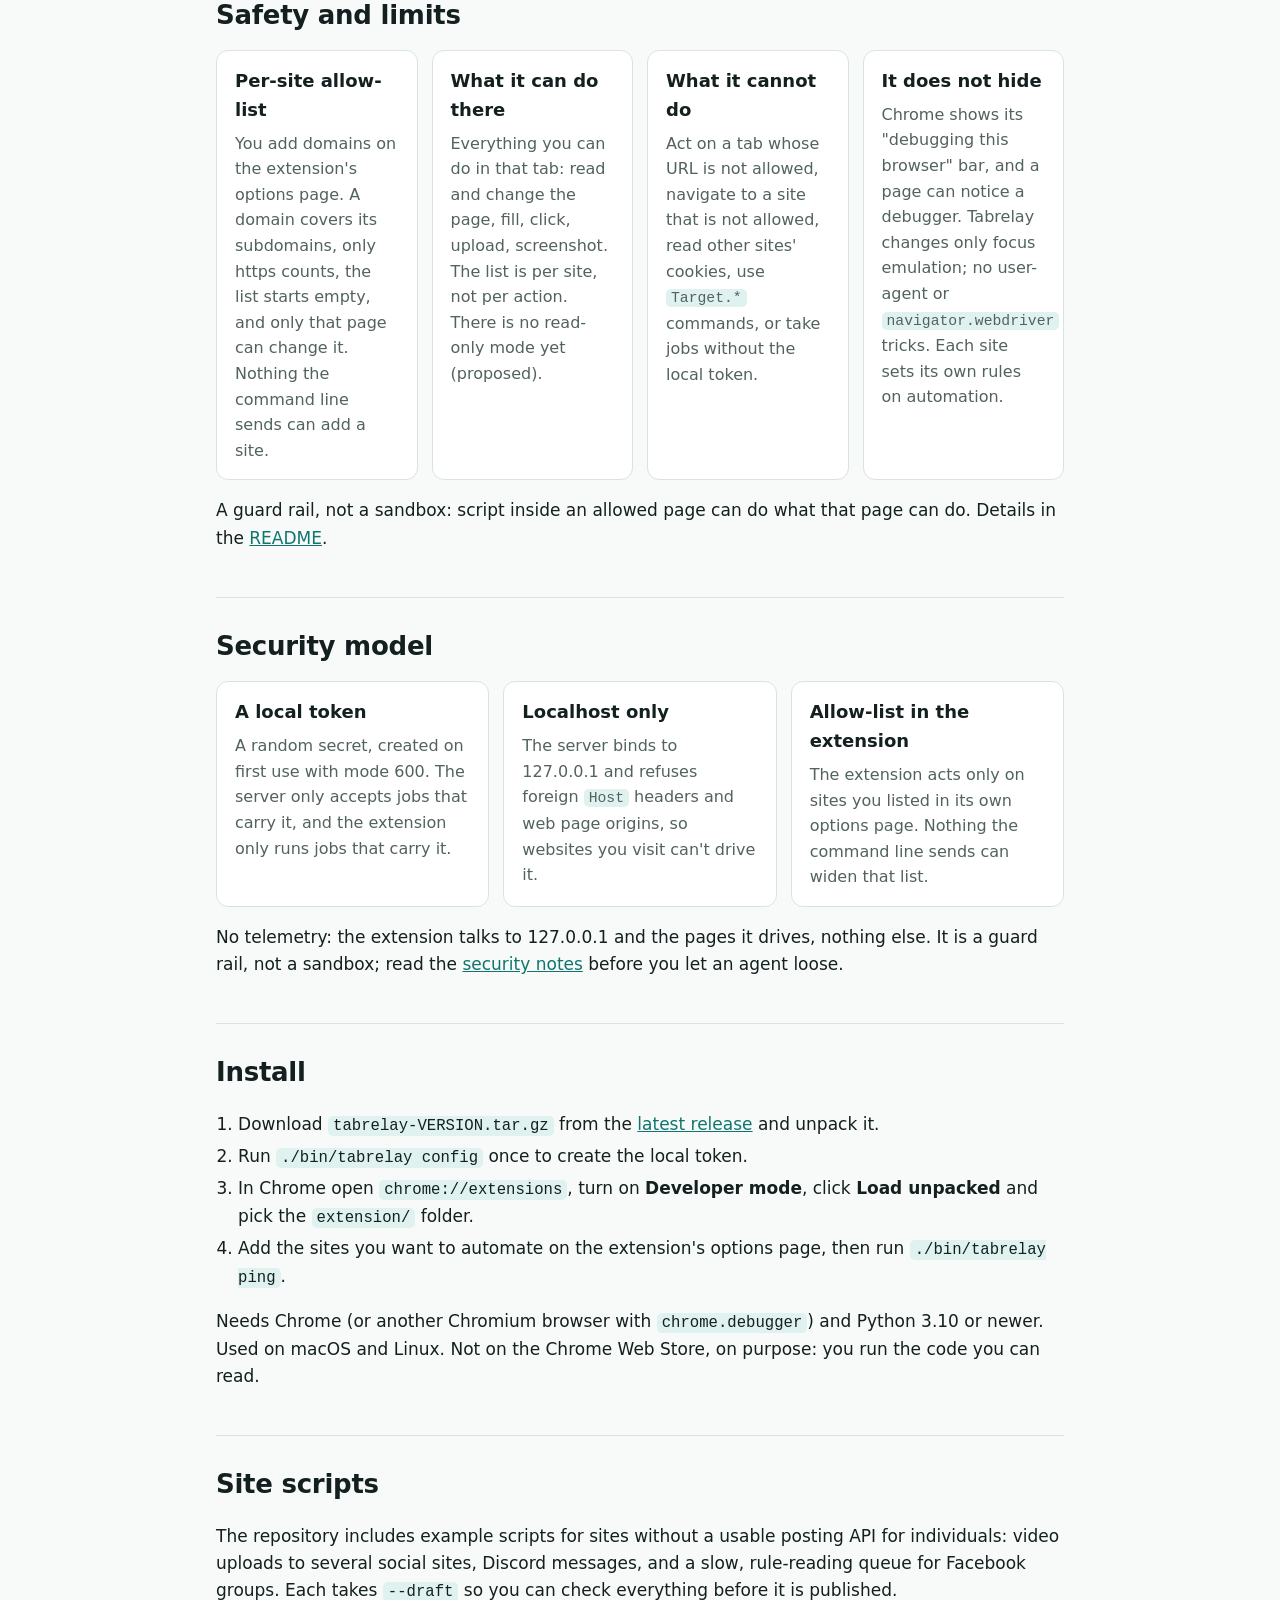
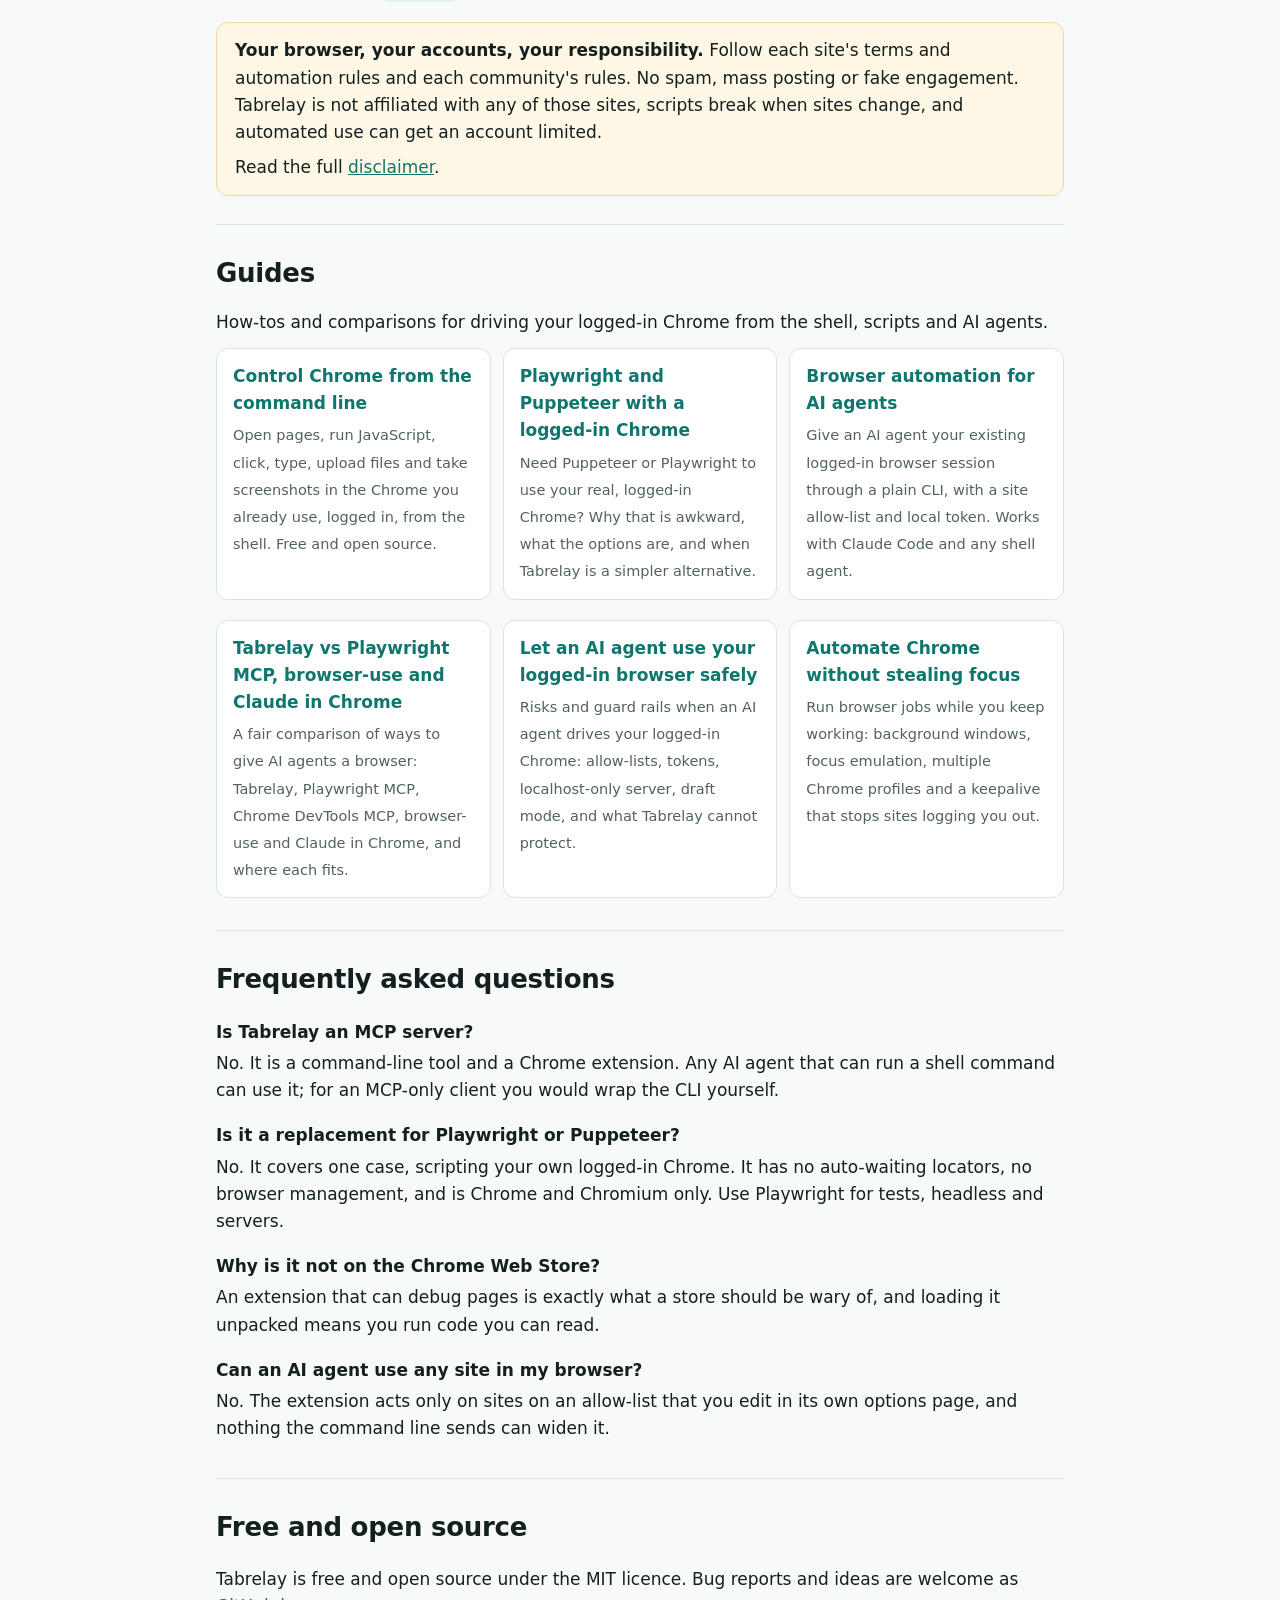
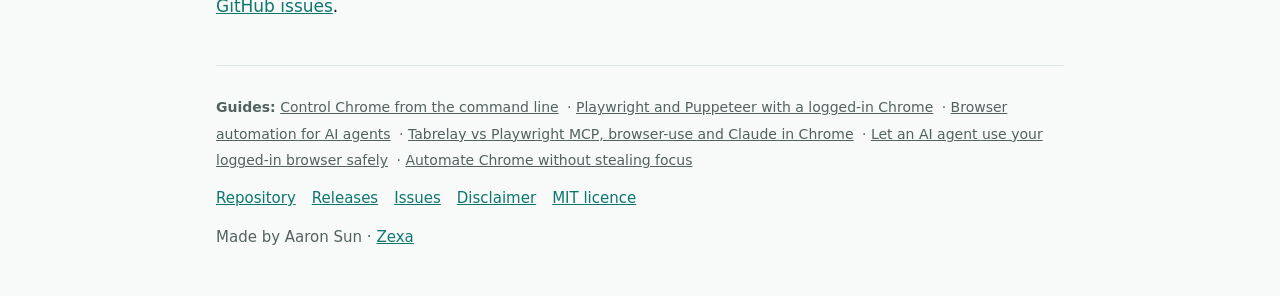
==== commit 0300fb3f: "Add Safety and limits section (README, site); release 0.1.1" ====
--- a/site/public/index.html
+++ b/site/public/index.html
@@ -194,6 +194,7 @@
     <span class="name">Tabrelay</span>
     <nav aria-label="Sections">
       <a href="#how">How it works</a>
+      <a href="#safety">Safety</a>
       <a href="#security">Security</a>
       <a href="#install">Install</a>
       <a href="#guides">Guides</a>
@@ -240,7 +241,7 @@
         out with the Chrome DevTools Protocol, then sends the result back. Python 3.10+ standard library only,
         no build step, no npm.</p>
       <pre><code><span class="p">$ </span>tabrelay ping
-<span class="c">{"ok": true, "version": "0.1.0", "profile": "you@example.com", "sites": 1}</span>
+<span class="c">{"ok": true, "version": "0.1.1", "profile": "you@example.com", "sites": 1}</span>
 <span class="p">$ </span>TAB=$(tabrelay open https://example.com/)   <span class="c"># new background window</span>
 <span class="p">$ </span>tabrelay eval "$TAB" 'document.title'
 <span class="c">"Example Domain"</span>
@@ -250,6 +251,18 @@
       <p>It is also a Python module: <code>evaluate</code>, <code>wait_for</code>, <code>click</code>,
         <code>fill_lines</code>, <code>set_files</code>, <code>shot</code> and raw <code>cdp</code> calls for
         your own scripts.</p>
+    </section>
+
+    <section id="safety" aria-labelledby="safety-h">
+      <h2 id="safety-h">Safety and limits</h2>
+      <div class="grid">
+        <div class="card"><h3>Per-site allow-list</h3><p>You add domains on the extension's options page. A domain covers its subdomains, only https counts, the list starts empty, and only that page can change it. Nothing the command line sends can add a site.</p></div>
+        <div class="card"><h3>What it can do there</h3><p>Everything you can do in that tab: read and change the page, fill, click, upload, screenshot. The list is per site, not per action. There is no read-only mode yet (proposed).</p></div>
+        <div class="card"><h3>What it cannot do</h3><p>Act on a tab whose URL is not allowed, navigate to a site that is not allowed, read other sites' cookies, use <code>Target.*</code> commands, or take jobs without the local token.</p></div>
+        <div class="card"><h3>It does not hide</h3><p>Chrome shows its "debugging this browser" bar, and a page can notice a debugger. Tabrelay changes only focus emulation; no user-agent or <code>navigator.webdriver</code> tricks. Each site sets its own rules on automation.</p></div>
+      </div>
+      <p>A guard rail, not a sandbox: script inside an allowed page can do what that page can do. Details in the
+        <a href="https://github.com/aaronsuns/tabrelay#safety-and-limits">README</a>.</p>
     </section>
 
     <section id="security" aria-labelledby="security-h">
